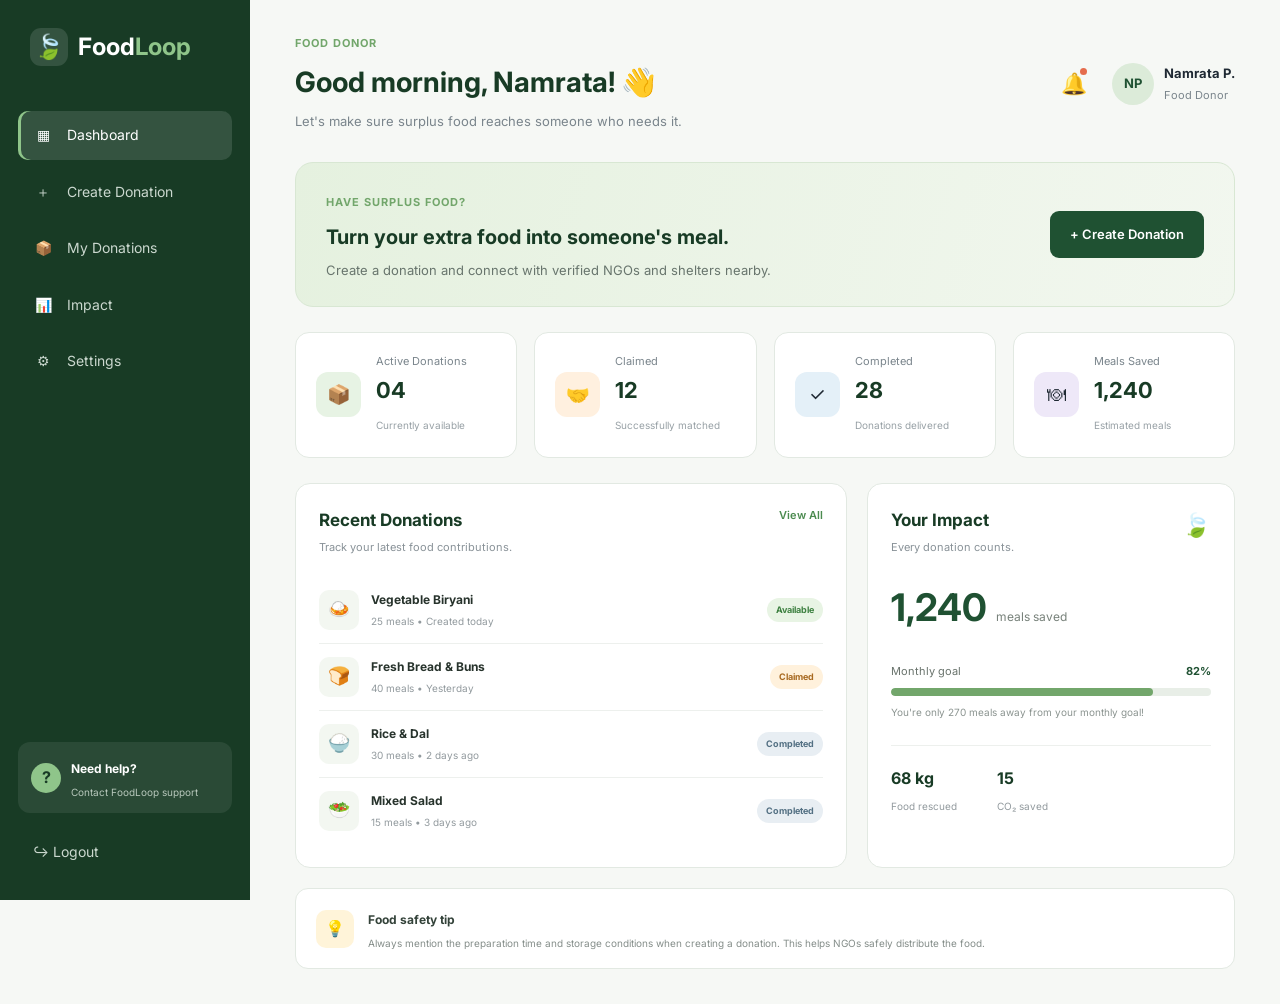
==== pages/donor-dashboard.html @ da9a7f2f "Update complete FoodLoop frontend" ====
<!DOCTYPE html>
<html lang="en">
<head>
    <meta charset="UTF-8">
    <meta name="viewport" content="width=device-width, initial-scale=1.0">

    <title>Donor Dashboard | FoodLoop</title>

    <link rel="stylesheet" href="../css/style.css">
    <link rel="stylesheet" href="../css/dashboard.css">

    <link rel="preconnect" href="https://fonts.googleapis.com">
    <link rel="preconnect" href="https://fonts.gstatic.com" crossorigin>
    <link href="https://fonts.googleapis.com/css2?family=Inter:wght@400;500;600;700&display=swap" rel="stylesheet">
</head>

<body>

<div class="dashboard-layout">

    <!-- SIDEBAR -->
    <aside class="sidebar" id="sidebar">

        <div class="sidebar-logo">
            <div class="logo-icon">🍃</div>
            <span>Food<span>Loop</span></span>
        </div>

        <nav class="sidebar-nav">

            <a href="donor-dashboard.html" class="nav-item active">
                <span>▦</span>
                <span>Dashboard</span>
            </a>

            <a href="create-donation.html" class="nav-item">
                <span>＋</span>
                <span>Create Donation</span>
            </a>

            <a href="my-donations.html" class="nav-item">
                <span>📦</span>
                <span>My Donations</span>
            </a>

            <a href="#" class="nav-item">
                <span>📊</span>
                <span>Impact</span>
            </a>

            <a href="#" class="nav-item">
                <span>⚙</span>
                <span>Settings</span>
            </a>

        </nav>

        <div class="sidebar-bottom">

            <div class="help-box">
                <div class="help-icon">?</div>

                <div>
                    <strong>Need help?</strong>
                    <p>Contact FoodLoop support</p>
                </div>
            </div>

            <button class="logout-btn" id="logoutBtn">
                <span>↪</span>
                Logout
            </button>

        </div>

    </aside>


    <!-- MAIN CONTENT -->
    <main class="dashboard-main">

        <!-- TOP BAR -->
        <header class="dashboard-header">

            <button class="mobile-menu-btn" id="mobileMenuBtn">
                ☰
            </button>

            <div>
                <p class="header-label">Food Donor</p>
                <h1>Good morning, Namrata! 👋</h1>
                <p class="header-subtitle">
                    Let's make sure surplus food reaches someone who needs it.
                </p>
            </div>

            <div class="profile-area">

                <div class="notification">
                    🔔
                    <span class="notification-dot"></span>
                </div>

                <div class="profile">

                    <div class="profile-avatar">
                        NP
                    </div>

                    <div class="profile-info">
                        <strong>Namrata P.</strong>
                        <span>Food Donor</span>
                    </div>

                </div>

            </div>

        </header>


        <!-- QUICK ACTION -->
        <section class="quick-action">

            <div>
                <span class="action-label">Have surplus food?</span>

                <h2>Turn your extra food into someone's meal.</h2>

                <p>
                    Create a donation and connect with verified NGOs
                    and shelters nearby.
                </p>
            </div>

            <a href="create-donation.html" class="primary-btn">
                + Create Donation
            </a>

        </section>


        <!-- STATISTICS -->
        <section class="stats-grid">

            <div class="stat-card">

                <div class="stat-icon green">
                    📦
                </div>

                <div>
                    <span>Active Donations</span>
                    <strong>04</strong>
                    <small>Currently available</small>
                </div>

            </div>


            <div class="stat-card">

                <div class="stat-icon orange">
                    🤝
                </div>

                <div>
                    <span>Claimed</span>
                    <strong>12</strong>
                    <small>Successfully matched</small>
                </div>

            </div>


            <div class="stat-card">

                <div class="stat-icon blue">
                    ✓
                </div>

                <div>
                    <span>Completed</span>
                    <strong>28</strong>
                    <small>Donations delivered</small>
                </div>

            </div>


            <div class="stat-card">

                <div class="stat-icon purple">
                    🍽
                </div>

                <div>
                    <span>Meals Saved</span>
                    <strong>1,240</strong>
                    <small>Estimated meals</small>
                </div>

            </div>

        </section>


        <!-- CONTENT GRID -->
        <section class="dashboard-content">

            <!-- RECENT DONATIONS -->
            <div class="dashboard-card donations-card">

                <div class="card-header">

                    <div>
                        <h2>Recent Donations</h2>
                        <p>Track your latest food contributions.</p>
                    </div>

                    <a href="my-donations.html">
                        View All
                    </a>

                </div>


                <div class="donation-list">

                    <!-- ITEM -->
                    <div class="donation-item">

                        <div class="food-icon">
                            🍛
                        </div>

                        <div class="donation-info">

                            <strong>Vegetable Biryani</strong>

                            <span>
                                25 meals • Created today
                            </span>

                        </div>

                        <span class="status available">
                            Available
                        </span>

                    </div>


                    <!-- ITEM -->
                    <div class="donation-item">

                        <div class="food-icon">
                            🍞
                        </div>

                        <div class="donation-info">

                            <strong>Fresh Bread & Buns</strong>

                            <span>
                                40 meals • Yesterday
                            </span>

                        </div>

                        <span class="status claimed">
                            Claimed
                        </span>

                    </div>


                    <!-- ITEM -->
                    <div class="donation-item">

                        <div class="food-icon">
                            🍚
                        </div>

                        <div class="donation-info">

                            <strong>Rice & Dal</strong>

                            <span>
                                30 meals • 2 days ago
                            </span>

                        </div>

                        <span class="status completed">
                            Completed
                        </span>

                    </div>


                    <!-- ITEM -->
                    <div class="donation-item">

                        <div class="food-icon">
                            🥗
                        </div>

                        <div class="donation-info">

                            <strong>Mixed Salad</strong>

                            <span>
                                15 meals • 3 days ago
                            </span>

                        </div>

                        <span class="status completed">
                            Completed
                        </span>

                    </div>

                </div>

            </div>


            <!-- IMPACT CARD -->
            <div class="dashboard-card impact-card">

                <div class="card-header">

                    <div>
                        <h2>Your Impact</h2>
                        <p>Every donation counts.</p>
                    </div>

                    <span class="impact-leaf">🍃</span>

                </div>


                <div class="impact-number">

                    <strong>1,240</strong>

                    <span>meals saved</span>

                </div>


                <div class="impact-progress">

                    <div class="progress-header">
                        <span>Monthly goal</span>
                        <strong>82%</strong>
                    </div>

                    <div class="progress-bar">
                        <div class="progress-fill"></div>
                    </div>

                    <p>
                        You're only 270 meals away from your monthly goal!
                    </p>

                </div>


                <div class="impact-stats">

                    <div>
                        <strong>68 kg</strong>
                        <span>Food rescued</span>
                    </div>

                    <div>
                        <strong>15</strong>
                        <span>CO₂ saved</span>
                    </div>

                </div>

            </div>

        </section>


        <!-- TIP -->
        <section class="dashboard-tip">

            <div class="tip-icon">
                💡
            </div>

            <div>
                <strong>Food safety tip</strong>

                <p>
                    Always mention the preparation time and storage conditions
                    when creating a donation. This helps NGOs safely distribute
                    the food.
                </p>
            </div>

        </section>

    </main>

</div>


<script src="../js/donor.js"></script>

</body>
</html>
---- css/style.css ----
/* =========================================
   FOODLOOP
   GLOBAL STYLES
========================================= */


/* ---------- RESET ---------- */

* {
    margin: 0;
    padding: 0;
    box-sizing: border-box;
}


html {
    scroll-behavior: smooth;
}


body {
    font-family: Arial, Helvetica, sans-serif;

    background: #f8faf7;

    color: #1f2933;

    line-height: 1.6;

    overflow-x: hidden;
}


a {
    text-decoration: none;

    color: inherit;
}


button {
    font-family: inherit;
}


/* ---------- COLORS ---------- */

:root {

    --dark-green: #183b25;

    --green: #1f5132;

    --soft-green: #72a66b;

    --light-green: #edf5e9;

    --cream: #f8faf7;

    --white: #ffffff;

    --text: #1f2933;

    --muted: #66727a;

    --border: #dce6dc;

}


/* =========================================
   NAVBAR
========================================= */

.navbar {

    position: sticky;

    top: 0;

    z-index: 1000;

    width: 100%;

    background: rgba(255, 255, 255, 0.95);

    backdrop-filter: blur(12px);

    border-bottom: 1px solid #edf1ed;
}


.nav-container {

    width: 90%;

    max-width: 1250px;

    margin: auto;

    height: 76px;

    display: flex;

    align-items: center;

    justify-content: space-between;
}


.logo {

    font-size: 27px;

    font-weight: 800;

    letter-spacing: -1px;

    color: var(--dark-green);
}


.logo span {

    color: var(--soft-green);

}


.nav-links {

    display: flex;

    align-items: center;

    gap: 30px;
}


.nav-links a {

    font-size: 14px;

    font-weight: 600;

    color: #52605a;

    transition: 0.25s;
}


.nav-links a:hover {

    color: var(--green);

}


.nav-login {

    padding: 10px 22px;

    border-radius: 30px;

    background: var(--green);

    color: white !important;
}


.nav-login:hover {

    background: var(--dark-green);

}


.menu-btn {

    display: none;

    border: none;

    background: none;

    font-size: 26px;

    cursor: pointer;
}


/* =========================================
   HERO
========================================= */

.hero {

    min-height: 680px;

    display: flex;

    align-items: center;

    position: relative;

    background:

        radial-gradient(
            circle at 80% 30%,
            #e6f2df 0,
            transparent 30%
        ),

        var(--cream);

    overflow: hidden;
}


.hero-container {

    width: 90%;

    max-width: 1250px;

    margin: auto;

    display: grid;

    grid-template-columns: 1.05fr 0.95fr;

    gap: 60px;

    align-items: center;
}


/* ---------- HERO TEXT ---------- */

.hero-content {

    padding: 60px 0;
}


.hero-badge {

    display: inline-block;

    padding: 8px 15px;

    margin-bottom: 24px;

    border-radius: 30px;

    background: #e6f1e2;

    color: var(--green);

    font-size: 12px;

    font-weight: 700;

    letter-spacing: 0.5px;
}


.hero h1 {

    font-size: clamp(48px, 6vw, 76px);

    line-height: 1.03;

    letter-spacing: -3px;

    color: var(--dark-green);

    margin-bottom: 25px;
}


.hero h1 span {

    display: block;

    color: var(--soft-green);
}


.hero-content > p {

    max-width: 620px;

    color: var(--muted);

    font-size: 17px;

    line-height: 1.8;

    margin-bottom: 35px;
}


/* ---------- HERO BUTTONS ---------- */

.hero-buttons {

    display: flex;

    gap: 14px;

    margin-bottom: 45px;
}


.btn {

    display: inline-flex;

    align-items: center;

    justify-content: center;

    gap: 12px;

    padding: 14px 25px;

    border-radius: 30px;

    font-size: 14px;

    font-weight: 700;

    transition: 0.25s;
}


.btn-primary {

    background: var(--green);

    color: white;

    box-shadow: 0 10px 25px rgba(31, 81, 50, 0.2);
}


.btn-primary:hover {

    transform: translateY(-3px);

    background: var(--dark-green);
}


.btn-outline {

    border: 1.5px solid #9aac9b;

    color: var(--green);

    background: white;
}


.btn-outline:hover {

    border-color: var(--green);

    background: var(--light-green);

}


/* ---------- HERO TRUST ---------- */

.hero-trust {

    display: flex;

    align-items: center;

    gap: 25px;
}


.trust-item {

    display: flex;

    flex-direction: column;
}


.trust-item strong {

    color: var(--dark-green);

    font-size: 20px;
}


.trust-item span {

    color: #7a8580;

    font-size: 12px;
}


.trust-divider {

    height: 35px;

    width: 1px;

    background: #ccd8cd;
}


/* =========================================
   HERO VISUAL
========================================= */

.hero-visual {

    min-height: 520px;

    position: relative;

    display: flex;

    align-items: center;

    justify-content: center;
}


.hero-circle {

    width: 390px;

    height: 390px;

    border-radius: 50%;

    background: #dfeeda;

    position: absolute;
}


.hero-circle::after {

    content: "";

    position: absolute;

    width: 280px;

    height: 280px;

    border-radius: 50%;

    background: #cde2c7;

    top: 55px;

    left: 55px;
}


/* ---------- MAIN FOOD CARD ---------- */

.food-card {

    position: relative;

    z-index: 3;

    width: 350px;

    padding: 24px;

    background: white;

    border-radius: 20px;

    box-shadow:
        0 25px 60px rgba(24, 59, 37, 0.14);

    display: flex;

    align-items: center;

    gap: 18px;
}


.food-icon {

    width: 65px;

    height: 65px;

    flex-shrink: 0;

    border-radius: 16px;

    background: #edf5e9;

    display: flex;

    align-items: center;

    justify-content: center;

    font-size: 30px;
}


.small-label {

    color: var(--soft-green);

    font-size: 9px;

    font-weight: 800;

    letter-spacing: 1px;
}


.food-card h3 {

    color: var(--dark-green);

    font-size: 16px;

    margin: 2px 0;
}


.food-card p {

    color: #7b8580;

    font-size: 12px;
}


.available-dot {

    color: #5ca65b;

    font-size: 14px;

    margin-left: auto;

    align-self: flex-start;
}


/* =========================================
   FLOATING CARDS
========================================= */

.floating-card {

    position: absolute;

    z-index: 5;

    display: flex;

    align-items: center;

    gap: 12px;

    background: white;

    padding: 14px 18px;

    border-radius: 14px;

    box-shadow:
        0 15px 35px rgba(24, 59, 37, 0.12);
}


.floating-icon {

    width: 38px;

    height: 38px;

    display: flex;

    align-items: center;

    justify-content: center;

    border-radius: 10px;

    background: var(--light-green);
}


.floating-card div {

    display: flex;

    flex-direction: column;
}


.floating-card strong {

    color: var(--dark-green);

    font-size: 12px;
}


.floating-card span:not(.floating-icon) {

    color: #7b8580;

    font-size: 10px;
}


.location-card {

    top: 75px;

    right: 5px;
}


.impact-card {

    bottom: 65px;

    left: 10px;
}


/* =========================================
   SECTIONS
========================================= */

.section {

    padding: 110px 5%;

    max-width: 1400px;

    margin: auto;
}


.section-heading {

    text-align: center;

    max-width: 680px;

    margin: 0 auto 65px;
}


.section-label {

    display: block;

    color: var(--soft-green);

    font-size: 11px;

    font-weight: 800;

    letter-spacing: 2px;

    margin-bottom: 14px;
}


.section-heading h2 {

    color: var(--dark-green);

    font-size: clamp(34px, 4vw, 48px);

    line-height: 1.15;

    letter-spacing: -1.5px;

    margin-bottom: 18px;
}


.section-heading h2 span {

    color: var(--soft-green);
}


.section-heading p {

    color: var(--muted);

    font-size: 16px;
}


/* =========================================
   STEPS
========================================= */

.steps-container {

    display: grid;

    grid-template-columns: repeat(4, 1fr);

    gap: 20px;
}


.step-card {

    background: white;

    border: 1px solid #e7eee6;

    border-radius: 20px;

    padding: 30px;

    transition: 0.3s;
}


.step-card:hover {

    transform: translateY(-8px);

    box-shadow:
        0 20px 45px rgba(24, 59, 37, 0.09);
}


.step-top {

    display: flex;

    align-items: center;

    justify-content: space-between;

    margin-bottom: 25px;
}


.step-number {

    color: #9caf9b;

    font-size: 13px;

    font-weight: 800;
}


.step-icon {

    width: 52px;

    height: 52px;

    display: flex;

    align-items: center;

    justify-content: center;

    border-radius: 15px;

    background: var(--light-green);

    font-size: 24px;
}


.step-card h3 {

    color: var(--dark-green);

    font-size: 21px;

    margin-bottom: 10px;
}


.step-card p {

    color: var(--muted);

    font-size: 14px;

    line-height: 1.7;
}


/* =========================================
   IMPACT
========================================= */

.impact-section {

    padding: 100px 5%;

    background: var(--dark-green);

    color: white;
}


.impact-content {

    max-width: 1200px;

    margin: auto;

    display: grid;

    grid-template-columns: 0.9fr 1.1fr;

    gap: 80px;

    align-items: center;
}


.impact-heading .section-label {

    color: #a7d49d;
}


.impact-heading h2 {

    font-size: clamp(35px, 4vw, 50px);

    line-height: 1.15;

    letter-spacing: -1.5px;

    margin-bottom: 20px;
}


.impact-heading h2 span {

    color: #a7d49d;
}


.impact-heading p {

    max-width: 450px;

    color: #c6d5c9;

    line-height: 1.8;
}


.impact-stats {

    display: grid;

    grid-template-columns: repeat(2, 1fr);

    gap: 15px;
}


.stat {

    padding: 30px;

    border: 1px solid rgba(255,255,255,0.12);

    border-radius: 18px;

    background: rgba(255,255,255,0.05);
}


.stat strong {

    display: block;

    color: white;

    font-size: 34px;

    margin-bottom: 5px;
}


.stat span {

    color: #b8cabe;

    font-size: 13px;
}


/* =========================================
   ABOUT
========================================= */

.about-container {

    display: grid;

    grid-template-columns: 1fr 1fr;

    gap: 90px;

    align-items: center;
}


.about-visual {

    min-height: 400px;

    border-radius: 30px;

    background: #e4f0df;

    display: flex;

    align-items: center;

    justify-content: center;
}


.about-box {

    width: 260px;

    height: 260px;

    border-radius: 50%;

    background: var(--green);

    color: white;

    display: flex;

    flex-direction: column;

    align-items: center;

    justify-content: center;

    text-align: center;

    box-shadow:
        0 25px 50px rgba(31,81,50,0.2);
}


.about-box span {

    font-size: 45px;

    margin-bottom: 10px;
}


.about-box h3 {

    font-size: 25px;

    line-height: 1.15;
}


.about-content h2 {

    color: var(--dark-green);

    font-size: clamp(35px, 4vw, 50px);

    line-height: 1.1;

    letter-spacing: -1.5px;

    margin-bottom: 25px;
}


.about-content h2 span {

    color: var(--soft-green);

    display: block;
}


.about-content p {

    color: var(--muted);

    margin-bottom: 16px;

    line-height: 1.8;
}


.text-link {

    display: inline-flex;

    gap: 10px;

    color: var(--green);

    font-weight: 800;

    margin-top: 15px;
}


.text-link:hover {

    color: var(--soft-green);
}


/* =========================================
   CTA
========================================= */

.cta-section {

    padding: 100px 5%;

    background: #e6f1e2;

    text-align: center;
}


.cta-container {

    max-width: 750px;

    margin: auto;
}


.cta-container > span {

    color: var(--soft-green);

    font-size: 11px;

    font-weight: 800;

    letter-spacing: 2px;
}


.cta-container h2 {

    color: var(--dark-green);

    font-size: clamp(38px, 5vw, 58px);

    line-height: 1.1;

    letter-spacing: -2px;

    margin: 20px 0 30px;
}


.btn-light {

    background: var(--green);

    color: white;
}


.btn-light:hover {

    background: var(--dark-green);

    transform: translateY(-3px);
}


/* =========================================
   FOOTER
========================================= */

footer {

    background: #102719;

    color: white;

    padding: 65px 5% 25px;
}


.footer-container {

    max-width: 1200px;

    margin: auto;

    display: grid;

    grid-template-columns: 2fr 1fr 1fr;

    gap: 50px;

    padding-bottom: 50px;
}


.footer-brand p {

    color: #9eafa3;

    font-size: 14px;

    margin-top: 12px;
}


.footer-links {

    display: flex;

    flex-direction: column;

    gap: 10px;
}


.footer-links h4 {

    color: white;

    margin-bottom: 8px;
}


.footer-links a {

    color: #9eafa3;

    font-size: 13px;

    transition: 0.2s;
}


.footer-links a:hover {

    color: #a7d49d;
}


.footer-bottom {

    max-width: 1200px;

    margin: auto;

    padding-top: 22px;

    border-top: 1px solid rgba(255,255,255,0.1);

    display: flex;

    justify-content: space-between;

    gap: 20px;

    color: #819287;

    font-size: 11px;
}


/* =========================================
   RESPONSIVE
========================================= */

@media (max-width: 1000px) {

    .hero-container {

        grid-template-columns: 1fr;

        text-align: center;
    }


    .hero-content {

        display: flex;

        flex-direction: column;

        align-items: center;
    }


    .hero-visual {

        min-height: 450px;
    }


    .steps-container {

        grid-template-columns: repeat(2, 1fr);
    }


    .impact-content {

        grid-template-columns: 1fr;

        text-align: center;
    }


    .impact-heading p {

        margin: auto;
    }


    .about-container {

        grid-template-columns: 1fr;

        gap: 50px;
    }

}


@media (max-width: 700px) {

    .nav-links {

        display: none;

        position: absolute;

        top: 76px;

        left: 0;

        width: 100%;

        padding: 25px;

        background: white;

        flex-direction: column;

        gap: 20px;

        box-shadow: 0 15px 30px rgba(0,0,0,0.08);
    }


    .nav-links.active {

        display: flex;
    }


    .menu-btn {

        display: block;
    }


    .hero {

        min-height: auto;
    }


    .hero h1 {

        font-size: 48px;

        letter-spacing: -2px;
    }


    .hero-buttons {

        flex-direction: column;

        width: 100%;
    }


    .btn {

        width: 100%;
    }


    .hero-visual {

        transform: scale(0.85);

        margin: -30px 0;
    }


    .steps-container {

        grid-template-columns: 1fr;
    }


    .impact-stats {

        grid-template-columns: 1fr 1fr;
    }


    .footer-container {

        grid-template-columns: 1fr;
    }


    .footer-bottom {

        flex-direction: column;

        text-align: center;
    }

}


@media (max-width: 450px) {

    .hero h1 {

        font-size: 40px;
    }


    .hero-trust {

        gap: 15px;
    }


    .hero-visual {

        transform: scale(0.7);

        margin: -70px 0;
    }


    .impact-stats {

        grid-template-columns: 1fr;
    }

}
---- css/dashboard.css ----
/* ================================
   DONOR DASHBOARD
================================ */

* {
    box-sizing: border-box;
}

body {
    margin: 0;
    background: #f6f8f5;
    font-family: "Inter", sans-serif;
    color: #1f2933;
}


/* ================================
   LAYOUT
================================ */

.dashboard-layout {
    display: flex;
    min-height: 100vh;
}


/* ================================
   SIDEBAR
================================ */

.sidebar {
    width: 250px;
    background: #183b25;
    color: white;
    padding: 28px 18px;
    display: flex;
    flex-direction: column;
    position: fixed;
    left: 0;
    top: 0;
    bottom: 0;
    z-index: 100;
}

.sidebar-logo {
    display: flex;
    align-items: center;
    gap: 10px;
    font-size: 24px;
    font-weight: 700;
    padding: 0 12px;
    margin-bottom: 45px;
}

.sidebar-logo span span {
    color: #8fc58a;
}

.logo-icon {
    width: 38px;
    height: 38px;
    background: rgba(255,255,255,0.12);
    border-radius: 11px;
    display: flex;
    align-items: center;
    justify-content: center;
}


/* NAVIGATION */

.sidebar-nav {
    display: flex;
    flex-direction: column;
    gap: 8px;
}

.nav-item {
    display: flex;
    align-items: center;
    gap: 14px;
    padding: 13px 15px;
    border-radius: 10px;
    color: #cbd8cf;
    text-decoration: none;
    font-size: 14px;
    transition: 0.25s;
}

.nav-item span:first-child {
    width: 20px;
    text-align: center;
}

.nav-item:hover,
.nav-item.active {
    background: rgba(255,255,255,0.12);
    color: white;
}

.nav-item.active {
    box-shadow: inset 3px 0 0 #8fc58a;
}


/* SIDEBAR BOTTOM */

.sidebar-bottom {
    margin-top: auto;
}

.help-box {
    background: rgba(255,255,255,0.08);
    border-radius: 12px;
    padding: 13px;
    display: flex;
    gap: 10px;
    align-items: center;
    margin-bottom: 18px;
}

.help-icon {
    width: 30px;
    height: 30px;
    border-radius: 50%;
    background: #8fc58a;
    color: #183b25;
    display: flex;
    justify-content: center;
    align-items: center;
    font-weight: 700;
}

.help-box strong {
    font-size: 12px;
}

.help-box p {
    margin: 3px 0 0;
    color: #b8c8bc;
    font-size: 10px;
}

.logout-btn {
    width: 100%;
    border: none;
    background: transparent;
    color: #cbd8cf;
    padding: 12px 15px;
    text-align: left;
    cursor: pointer;
    border-radius: 10px;
    font-size: 14px;
}

.logout-btn:hover {
    background: rgba(255,255,255,0.08);
    color: white;
}


/* ================================
   MAIN
================================ */

.dashboard-main {
    margin-left: 250px;
    width: calc(100% - 250px);
    padding: 35px 45px;
}


/* ================================
   HEADER
================================ */

.dashboard-header {
    display: flex;
    justify-content: space-between;
    align-items: center;
    margin-bottom: 30px;
}

.header-label {
    color: #72a66b;
    text-transform: uppercase;
    letter-spacing: 1px;
    font-size: 11px;
    font-weight: 700;
    margin: 0 0 7px;
}

.dashboard-header h1 {
    margin: 0;
    font-size: 28px;
    color: #183b25;
}

.header-subtitle {
    color: #7a858c;
    margin: 7px 0 0;
    font-size: 13px;
}

.profile-area {
    display: flex;
    align-items: center;
    gap: 25px;
}

.notification {
    font-size: 21px;
    position: relative;
    cursor: pointer;
}

.notification-dot {
    position: absolute;
    width: 7px;
    height: 7px;
    background: #e56c4c;
    border-radius: 50%;
    top: 1px;
    right: 0;
}

.profile {
    display: flex;
    align-items: center;
    gap: 10px;
}

.profile-avatar {
    width: 42px;
    height: 42px;
    border-radius: 50%;
    background: #dcebd9;
    color: #1f5132;
    display: flex;
    align-items: center;
    justify-content: center;
    font-weight: 700;
    font-size: 13px;
}

.profile-info {
    display: flex;
    flex-direction: column;
}

.profile-info strong {
    font-size: 13px;
}

.profile-info span {
    font-size: 11px;
    color: #7a858c;
    margin-top: 3px;
}


/* ================================
   MOBILE MENU
================================ */

.mobile-menu-btn {
    display: none;
    border: none;
    background: white;
    font-size: 20px;
    cursor: pointer;
}


/* ================================
   QUICK ACTION
================================ */

.quick-action {
    background: linear-gradient(105deg, #e5f1df, #f2f7ef);
    border: 1px solid #d8e7d3;
    border-radius: 18px;
    padding: 25px 30px;
    display: flex;
    align-items: center;
    justify-content: space-between;
    margin-bottom: 25px;
}

.action-label {
    font-size: 11px;
    text-transform: uppercase;
    color: #72a66b;
    font-weight: 700;
    letter-spacing: 1px;
}

.quick-action h2 {
    color: #183b25;
    font-size: 20px;
    margin: 7px 0;
}

.quick-action p {
    color: #68756d;
    font-size: 13px;
    margin: 0;
}

.primary-btn {
    text-decoration: none;
    background: #1f5132;
    color: white;
    padding: 13px 20px;
    border-radius: 9px;
    font-size: 13px;
    font-weight: 600;
    white-space: nowrap;
    transition: 0.25s;
}

.primary-btn:hover {
    background: #183b25;
    transform: translateY(-2px);
}


/* ================================
   STATISTICS
================================ */

.stats-grid {
    display: grid;
    grid-template-columns: repeat(4, 1fr);
    gap: 17px;
    margin-bottom: 25px;
}

.stat-card {
    background: white;
    border: 1px solid #e2e9e2;
    border-radius: 14px;
    padding: 20px;
    display: flex;
    align-items: center;
    gap: 15px;
}

.stat-icon {
    width: 45px;
    height: 45px;
    border-radius: 12px;
    display: flex;
    align-items: center;
    justify-content: center;
    font-size: 19px;
}

.stat-icon.green {
    background: #e7f3e4;
}

.stat-icon.orange {
    background: #fff0df;
}

.stat-icon.blue {
    background: #e4f0f8;
}

.stat-icon.purple {
    background: #eee8f8;
}

.stat-card span {
    display: block;
    font-size: 11px;
    color: #7a858c;
}

.stat-card strong {
    display: block;
    font-size: 22px;
    color: #183b25;
    margin: 3px 0;
}

.stat-card small {
    font-size: 10px;
    color: #98a1a6;
}


/* ================================
   CONTENT GRID
================================ */

.dashboard-content {
    display: grid;
    grid-template-columns: 1.5fr 1fr;
    gap: 20px;
}

.dashboard-card {
    background: white;
    border: 1px solid #e2e9e2;
    border-radius: 15px;
    padding: 23px;
}

.card-header {
    display: flex;
    justify-content: space-between;
    align-items: flex-start;
    margin-bottom: 20px;
}

.card-header h2 {
    margin: 0;
    color: #183b25;
    font-size: 17px;
}

.card-header p {
    color: #899298;
    font-size: 11px;
    margin: 5px 0 0;
}

.card-header a {
    color: #4c8b50;
    font-size: 11px;
    font-weight: 600;
    text-decoration: none;
}


/* ================================
   DONATIONS
================================ */

.donation-list {
    display: flex;
    flex-direction: column;
}

.donation-item {
    display: flex;
    align-items: center;
    gap: 12px;
    padding: 13px 0;
    border-bottom: 1px solid #edf0ed;
}

.donation-item:last-child {
    border-bottom: none;
}

.food-icon {
    width: 40px;
    height: 40px;
    background: #f3f7f1;
    border-radius: 10px;
    display: flex;
    justify-content: center;
    align-items: center;
    font-size: 18px;
}

.donation-info {
    flex: 1;
}

.donation-info strong {
    display: block;
    font-size: 12px;
    color: #27332c;
}

.donation-info span {
    display: block;
    font-size: 10px;
    color: #929a9e;
    margin-top: 4px;
}

.status {
    font-size: 9px;
    font-weight: 700;
    padding: 5px 9px;
    border-radius: 20px;
}

.status.available {
    background: #e8f4e4;
    color: #3e8141;
}

.status.claimed {
    background: #fff1dc;
    color: #a86a22;
}

.status.completed {
    background: #e8eef3;
    color: #537083;
}


/* ================================
   IMPACT
================================ */

.impact-leaf {
    font-size: 23px;
}

.impact-number {
    margin: 10px 0 25px;
}

.impact-number strong {
    font-size: 38px;
    color: #1f5132;
}

.impact-number span {
    color: #77817a;
    font-size: 12px;
    margin-left: 5px;
}

.progress-header {
    display: flex;
    justify-content: space-between;
    font-size: 11px;
    color: #69736c;
    margin-bottom: 8px;
}

.progress-header strong {
    color: #1f5132;
}

.progress-bar {
    width: 100%;
    height: 8px;
    background: #e8eee7;
    border-radius: 20px;
    overflow: hidden;
}

.progress-fill {
    width: 82%;
    height: 100%;
    background: #72a66b;
    border-radius: 20px;
}

.impact-progress p {
    font-size: 10px;
    color: #8b9490;
    margin-top: 8px;
}

.impact-stats {
    display: flex;
    gap: 40px;
    margin-top: 25px;
    padding-top: 20px;
    border-top: 1px solid #edf0ed;
}

.impact-stats strong {
    display: block;
    font-size: 16px;
    color: #183b25;
}

.impact-stats span {
    font-size: 10px;
    color: #929a9e;
}


/* ================================
   TIP
================================ */

.dashboard-tip {
    margin-top: 20px;
    padding: 17px 20px;
    background: white;
    border: 1px solid #e2e9e2;
    border-radius: 13px;
    display: flex;
    align-items: center;
    gap: 14px;
}

.tip-icon {
    width: 38px;
    height: 38px;
    background: #fff4d9;
    border-radius: 10px;
    display: flex;
    align-items: center;
    justify-content: center;
}

.dashboard-tip strong {
    font-size: 12px;
    color: #34433a;
}

.dashboard-tip p {
    margin: 4px 0 0;
    color: #858e8a;
    font-size: 10px;
}


/* ================================
   RESPONSIVE
================================ */

@media (max-width: 1100px) {

    .stats-grid {
        grid-template-columns: repeat(2, 1fr);
    }

    .dashboard-content {
        grid-template-columns: 1fr;
    }
}


@media (max-width: 800px) {

    .sidebar {
        transform: translateX(-100%);
        transition: 0.3s;
    }

    .sidebar.active {
        transform: translateX(0);
    }

    .dashboard-main {
        margin-left: 0;
        width: 100%;
        padding: 25px 20px;
    }

    .mobile-menu-btn {
        display: block;
        margin-right: 15px;
    }

    .dashboard-header {
        align-items: flex-start;
    }

    .dashboard-header > div:first-of-type {
        flex: 1;
    }

    .profile-info {
        display: none;
    }

    .profile-area {
        gap: 12px;
    }

    .quick-action {
        flex-direction: column;
        align-items: flex-start;
        gap: 18px;
    }
}


@media (max-width: 550px) {

    .dashboard-header h1 {
        font-size: 21px;
    }

    .header-subtitle {
        font-size: 11px;
    }

    .stats-grid {
        grid-template-columns: 1fr;
    }

    .dashboard-card {
        padding: 18px;
    }

    .donation-item {
        align-items: flex-start;
    }

    .status {
        margin-left: auto;
    }

    .dashboard-tip {
        align-items: flex-start;
    }
}
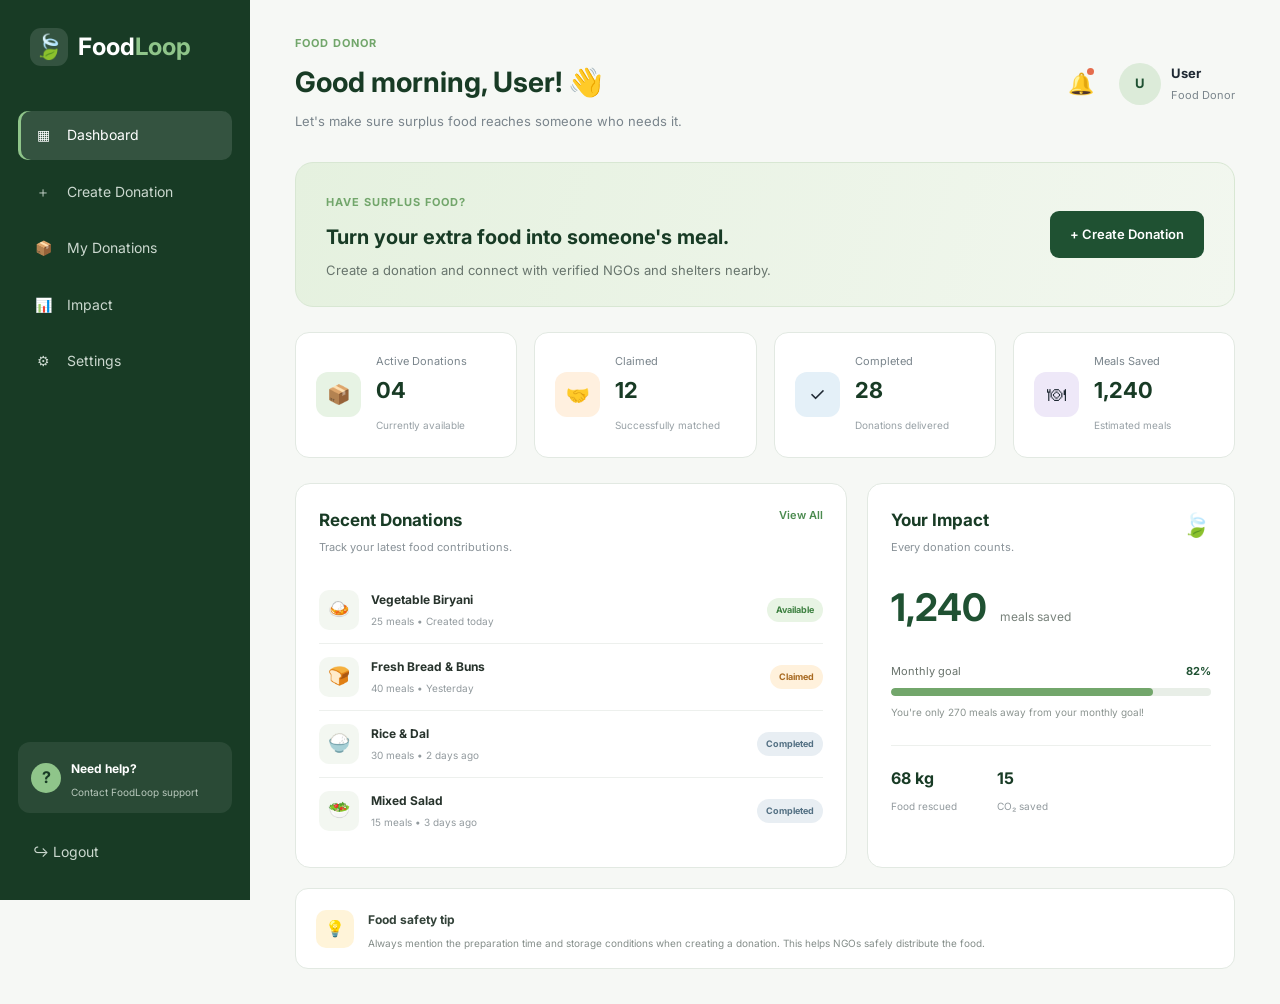
==== commit 4bd18194: "Update FoodLoop frontend and backend" ====
--- a/pages/donor-dashboard.html
+++ b/pages/donor-dashboard.html
@@ -1,5 +1,6 @@
 <!DOCTYPE html>
 <html lang="en">
+
 <head>
     <meta charset="UTF-8">
     <meta name="viewport" content="width=device-width, initial-scale=1.0">
@@ -11,64 +12,122 @@
 
     <link rel="preconnect" href="https://fonts.googleapis.com">
     <link rel="preconnect" href="https://fonts.gstatic.com" crossorigin>
-    <link href="https://fonts.googleapis.com/css2?family=Inter:wght@400;500;600;700&display=swap" rel="stylesheet">
+
+    <link
+        href="https://fonts.googleapis.com/css2?family=Inter:wght@400;500;600;700&display=swap"
+        rel="stylesheet"
+    >
 </head>
 
+
 <body>
 
 <div class="dashboard-layout">
 
-    <!-- SIDEBAR -->
+
+    <!-- =====================================================
+         SIDEBAR
+    ====================================================== -->
+
     <aside class="sidebar" id="sidebar">
 
         <div class="sidebar-logo">
-            <div class="logo-icon">🍃</div>
-            <span>Food<span>Loop</span></span>
+
+            <div class="logo-icon">
+                🍃
+            </div>
+
+            <span>
+                Food<span>Loop</span>
+            </span>
+
         </div>
 
+
         <nav class="sidebar-nav">
 
-            <a href="donor-dashboard.html" class="nav-item active">
+            <a href="donor-dashboard.html"
+               class="nav-item active">
+
                 <span>▦</span>
                 <span>Dashboard</span>
+
             </a>
 
-            <a href="create-donation.html" class="nav-item">
+
+            <a href="create-donation.html"
+               class="nav-item">
+
                 <span>＋</span>
                 <span>Create Donation</span>
+
             </a>
 
-            <a href="my-donations.html" class="nav-item">
+
+            <a href="my-donations.html"
+               class="nav-item">
+
                 <span>📦</span>
                 <span>My Donations</span>
+
             </a>
 
-            <a href="#" class="nav-item">
+
+            <a href="#"
+               class="nav-item">
+
                 <span>📊</span>
                 <span>Impact</span>
+
             </a>
 
-            <a href="#" class="nav-item">
+
+            <a href="#"
+               class="nav-item">
+
                 <span>⚙</span>
                 <span>Settings</span>
+
             </a>
 
         </nav>
 
+
+        <!-- SIDEBAR BOTTOM -->
+
         <div class="sidebar-bottom">
 
             <div class="help-box">
-                <div class="help-icon">?</div>
+
+                <div class="help-icon">
+                    ?
+                </div>
 
                 <div>
-                    <strong>Need help?</strong>
-                    <p>Contact FoodLoop support</p>
-                </div>
-            </div>
-
-            <button class="logout-btn" id="logoutBtn">
+
+                    <strong>
+                        Need help?
+                    </strong>
+
+                    <p>
+                        Contact FoodLoop support
+                    </p>
+
+                </div>
+
+            </div>
+
+
+            <button
+                class="logout-btn"
+                id="logoutBtn"
+                type="button"
+            >
+
                 <span>↪</span>
+
                 Logout
+
             </button>
 
         </div>
@@ -76,40 +135,100 @@
     </aside>
 
 
-    <!-- MAIN CONTENT -->
+
+    <!-- =====================================================
+         MAIN CONTENT
+    ====================================================== -->
+
     <main class="dashboard-main">
 
-        <!-- TOP BAR -->
+
+        <!-- =================================================
+             TOP BAR
+        ================================================== -->
+
         <header class="dashboard-header">
 
-            <button class="mobile-menu-btn" id="mobileMenuBtn">
+
+            <button
+                class="mobile-menu-btn"
+                id="mobileMenuBtn"
+                type="button"
+            >
                 ☰
             </button>
 
+
             <div>
-                <p class="header-label">Food Donor</p>
-                <h1>Good morning, Namrata! 👋</h1>
+
+                <p class="header-label">
+                    Food Donor
+                </p>
+
+
+                <!-- DYNAMIC USER NAME -->
+
+                <h1>
+                    Good morning,
+                    <span id="welcomeName">User</span>! 👋
+                </h1>
+
+
                 <p class="header-subtitle">
-                    Let's make sure surplus food reaches someone who needs it.
+
+                    Let's make sure surplus food reaches
+                    someone who needs it.
+
                 </p>
-            </div>
+
+            </div>
+
+
+
+            <!-- PROFILE -->
 
             <div class="profile-area">
 
+
                 <div class="notification">
+
                     🔔
+
                     <span class="notification-dot"></span>
-                </div>
+
+                </div>
+
+
 
                 <div class="profile">
 
-                    <div class="profile-avatar">
-                        NP
-                    </div>
+
+                    <!-- DYNAMIC INITIALS -->
+
+                    <div
+                        class="profile-avatar"
+                        id="profileAvatar"
+                    >
+                        U
+                    </div>
+
 
                     <div class="profile-info">
-                        <strong>Namrata P.</strong>
-                        <span>Food Donor</span>
+
+
+                        <!-- DYNAMIC NAME -->
+
+                        <strong id="userName">
+                            User
+                        </strong>
+
+
+                        <!-- DYNAMIC ROLE -->
+
+                        <span id="userRole">
+                            Food Donor
+                        </span>
+
                     </div>
 
                 </div>
@@ -119,29 +238,54 @@
         </header>
 
 
-        <!-- QUICK ACTION -->
+
+        <!-- =================================================
+             QUICK ACTION
+        ================================================== -->
+
         <section class="quick-action">
 
             <div>
-                <span class="action-label">Have surplus food?</span>
-
-                <h2>Turn your extra food into someone's meal.</h2>
+
+                <span class="action-label">
+                    Have surplus food?
+                </span>
+
+
+                <h2>
+                    Turn your extra food into someone's meal.
+                </h2>
+
 
                 <p>
-                    Create a donation and connect with verified NGOs
-                    and shelters nearby.
+
+                    Create a donation and connect with
+                    verified NGOs and shelters nearby.
+
                 </p>
-            </div>
-
-            <a href="create-donation.html" class="primary-btn">
+
+            </div>
+
+
+            <a
+                href="create-donation.html"
+                class="primary-btn"
+            >
+
                 + Create Donation
+
             </a>
 
         </section>
 
 
-        <!-- STATISTICS -->
+
+        <!-- =================================================
+             STATISTICS
+        ================================================== -->
+
         <section class="stats-grid">
+
 
             <div class="stat-card">
 
@@ -150,12 +294,23 @@
                 </div>
 
                 <div>
-                    <span>Active Donations</span>
-                    <strong>04</strong>
-                    <small>Currently available</small>
-                </div>
-
-            </div>
+
+                    <span>
+                        Active Donations
+                    </span>
+
+                    <strong>
+                        04
+                    </strong>
+
+                    <small>
+                        Currently available
+                    </small>
+
+                </div>
+
+            </div>
+
 
 
             <div class="stat-card">
@@ -165,12 +320,23 @@
                 </div>
 
                 <div>
-                    <span>Claimed</span>
-                    <strong>12</strong>
-                    <small>Successfully matched</small>
-                </div>
-
-            </div>
+
+                    <span>
+                        Claimed
+                    </span>
+
+                    <strong>
+                        12
+                    </strong>
+
+                    <small>
+                        Successfully matched
+                    </small>
+
+                </div>
+
+            </div>
+
 
 
             <div class="stat-card">
@@ -180,12 +346,23 @@
                 </div>
 
                 <div>
-                    <span>Completed</span>
-                    <strong>28</strong>
-                    <small>Donations delivered</small>
-                </div>
-
-            </div>
+
+                    <span>
+                        Completed
+                    </span>
+
+                    <strong>
+                        28
+                    </strong>
+
+                    <small>
+                        Donations delivered
+                    </small>
+
+                </div>
+
+            </div>
+
 
 
             <div class="stat-card">
@@ -195,9 +372,19 @@
                 </div>
 
                 <div>
-                    <span>Meals Saved</span>
-                    <strong>1,240</strong>
-                    <small>Estimated meals</small>
+
+                    <span>
+                        Meals Saved
+                    </span>
+
+                    <strong>
+                        1,240
+                    </strong>
+
+                    <small>
+                        Estimated meals
+                    </small>
+
                 </div>
 
             </div>
@@ -205,18 +392,35 @@
         </section>
 
 
-        <!-- CONTENT GRID -->
+
+        <!-- =================================================
+             CONTENT GRID
+        ================================================== -->
+
         <section class="dashboard-content">
 
-            <!-- RECENT DONATIONS -->
+
+            <!-- =================================================
+                 RECENT DONATIONS
+            ================================================== -->
+
             <div class="dashboard-card donations-card">
 
+
                 <div class="card-header">
 
                     <div>
-                        <h2>Recent Donations</h2>
-                        <p>Track your latest food contributions.</p>
-                    </div>
+
+                        <h2>
+                            Recent Donations
+                        </h2>
+
+                        <p>
+                            Track your latest food contributions.
+                        </p>
+
+                    </div>
+
 
                     <a href="my-donations.html">
                         View All
@@ -225,18 +429,24 @@
                 </div>
 
 
+
                 <div class="donation-list">
 
-                    <!-- ITEM -->
+
+                    <!-- DONATION 1 -->
+
                     <div class="donation-item">
 
                         <div class="food-icon">
                             🍛
                         </div>
 
+
                         <div class="donation-info">
 
-                            <strong>Vegetable Biryani</strong>
+                            <strong>
+                                Vegetable Biryani
+                            </strong>
 
                             <span>
                                 25 meals • Created today
@@ -244,6 +454,7 @@
 
                         </div>
 
+
                         <span class="status available">
                             Available
                         </span>
@@ -251,16 +462,21 @@
                     </div>
 
 
-                    <!-- ITEM -->
+
+                    <!-- DONATION 2 -->
+
                     <div class="donation-item">
 
                         <div class="food-icon">
                             🍞
                         </div>
 
+
                         <div class="donation-info">
 
-                            <strong>Fresh Bread & Buns</strong>
+                            <strong>
+                                Fresh Bread & Buns
+                            </strong>
 
                             <span>
                                 40 meals • Yesterday
@@ -268,6 +484,7 @@
 
                         </div>
 
+
                         <span class="status claimed">
                             Claimed
                         </span>
@@ -275,16 +492,21 @@
                     </div>
 
 
-                    <!-- ITEM -->
+
+                    <!-- DONATION 3 -->
+
                     <div class="donation-item">
 
                         <div class="food-icon">
                             🍚
                         </div>
 
+
                         <div class="donation-info">
 
-                            <strong>Rice & Dal</strong>
+                            <strong>
+                                Rice & Dal
+                            </strong>
 
                             <span>
                                 30 meals • 2 days ago
@@ -292,6 +514,7 @@
 
                         </div>
 
+
                         <span class="status completed">
                             Completed
                         </span>
@@ -299,16 +522,21 @@
                     </div>
 
 
-                    <!-- ITEM -->
+
+                    <!-- DONATION 4 -->
+
                     <div class="donation-item">
 
                         <div class="food-icon">
                             🥗
                         </div>
 
+
                         <div class="donation-info">
 
-                            <strong>Mixed Salad</strong>
+                            <strong>
+                                Mixed Salad
+                            </strong>
 
                             <span>
                                 15 meals • 3 days ago
@@ -316,6 +544,7 @@
 
                         </div>
 
+
                         <span class="status completed">
                             Completed
                         </span>
@@ -327,58 +556,110 @@
             </div>
 
 
-            <!-- IMPACT CARD -->
+
+            <!-- =================================================
+                 IMPACT CARD
+            ================================================== -->
+
             <div class="dashboard-card impact-card">
 
+
                 <div class="card-header">
 
                     <div>
-                        <h2>Your Impact</h2>
-                        <p>Every donation counts.</p>
-                    </div>
-
-                    <span class="impact-leaf">🍃</span>
-
-                </div>
+
+                        <h2>
+                            Your Impact
+                        </h2>
+
+                        <p>
+                            Every donation counts.
+                        </p>
+
+                    </div>
+
+
+                    <span class="impact-leaf">
+                        🍃
+                    </span>
+
+                </div>
+
 
 
                 <div class="impact-number">
 
-                    <strong>1,240</strong>
-
-                    <span>meals saved</span>
-
-                </div>
+                    <strong>
+                        1,240
+                    </strong>
+
+                    <span>
+                        meals saved
+                    </span>
+
+                </div>
+
 
 
                 <div class="impact-progress">
 
                     <div class="progress-header">
-                        <span>Monthly goal</span>
-                        <strong>82%</strong>
-                    </div>
+
+                        <span>
+                            Monthly goal
+                        </span>
+
+                        <strong>
+                            82%
+                        </strong>
+
+                    </div>
+
 
                     <div class="progress-bar">
+
                         <div class="progress-fill"></div>
-                    </div>
+
+                    </div>
+
 
                     <p>
-                        You're only 270 meals away from your monthly goal!
+
+                        You're only 270 meals away
+                        from your monthly goal!
+
                     </p>
 
                 </div>
 
 
+
                 <div class="impact-stats">
 
+
                     <div>
-                        <strong>68 kg</strong>
-                        <span>Food rescued</span>
-                    </div>
+
+                        <strong>
+                            68 kg
+                        </strong>
+
+                        <span>
+                            Food rescued
+                        </span>
+
+                    </div>
+
 
                     <div>
-                        <strong>15</strong>
-                        <span>CO₂ saved</span>
+
+                        <strong>
+                            15
+                        </strong>
+
+                        <span>
+                            CO₂ saved
+                        </span>
+
                     </div>
 
                 </div>
@@ -388,31 +669,53 @@
         </section>
 
 
-        <!-- TIP -->
+
+        <!-- =================================================
+             TIP
+        ================================================== -->
+
         <section class="dashboard-tip">
+
 
             <div class="tip-icon">
                 💡
             </div>
 
+
             <div>
-                <strong>Food safety tip</strong>
+
+                <strong>
+                    Food safety tip
+                </strong>
+
 
                 <p>
-                    Always mention the preparation time and storage conditions
-                    when creating a donation. This helps NGOs safely distribute
-                    the food.
+
+                    Always mention the preparation time
+                    and storage conditions when creating
+                    a donation. This helps NGOs safely
+                    distribute the food.
+
                 </p>
+
             </div>
 
         </section>
 
+
     </main>
 
 </div>
 
 
+
+<!-- =====================================================
+     JAVASCRIPT
+====================================================== -->
+
+<script src="../js/api.js"></script>
 <script src="../js/donor.js"></script>
+
 
 </body>
 </html>
